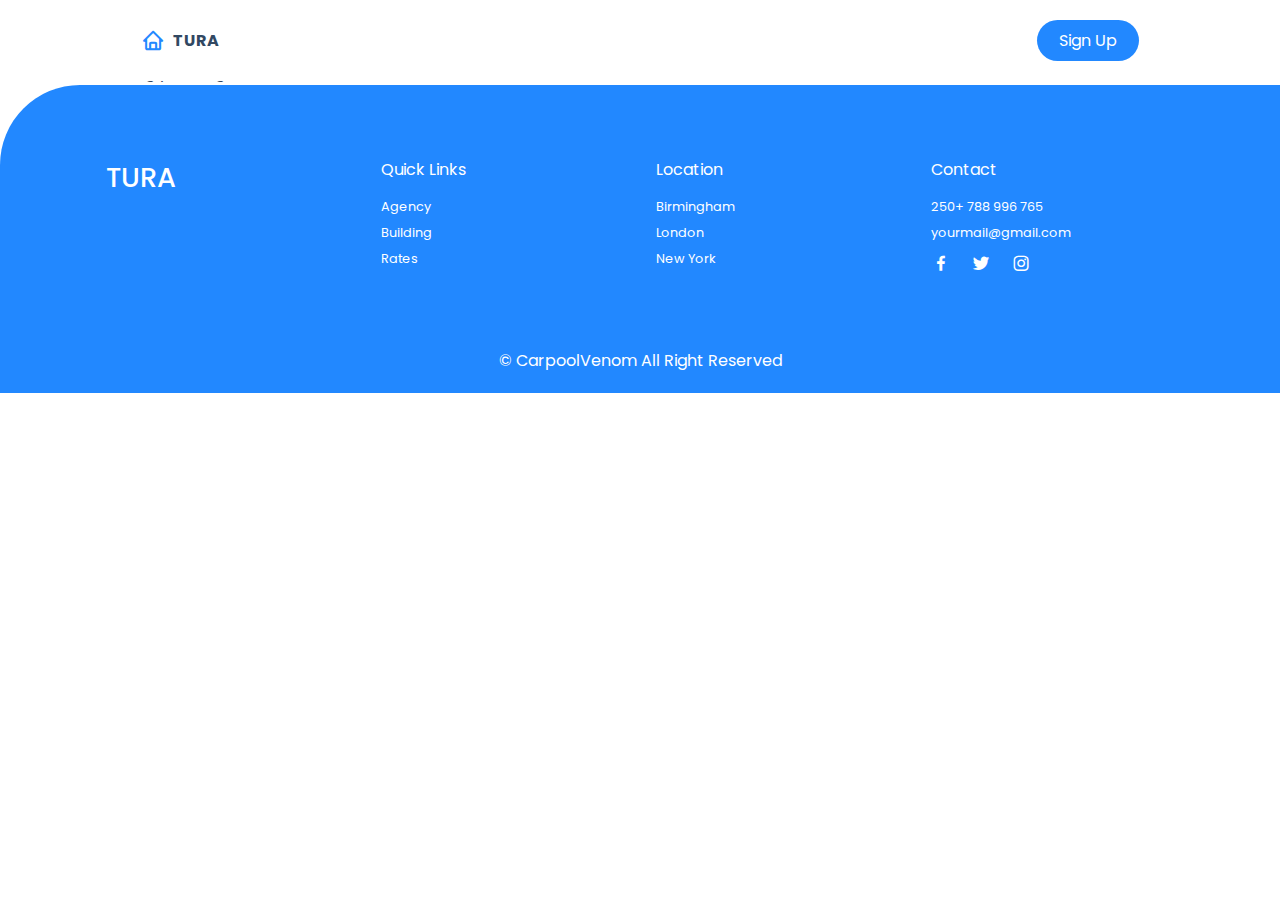
==== login.html @ 9f6f054d "adding new files" ====
<!DOCTYPE html>
<html lang="en">
<head>
    <meta charset="UTF-8">
    <meta name="viewport" content="width=device-width, initial-scale=1.0">
    <title>TURA</title>
    <link rel="stylesheet" href="style.css">
    <!--BOX ICONS-->
    <link rel="stylesheet"
  href="https://cdn.jsdelivr.net/npm/boxicons@latest/css/boxicons.min.css">
</head>
<body>
    <!--NAVBAR-->
    <header>
      <div class="nav container">
        <!--LOGO-->
        <a href="index.html" class="logo"><i class='bx bx-home'></i>TURA</a>
        <!--LOGIN BUTTON-->
        <a href="sighnup.html" class="btn">Sign Up</a>
      </div>
    </header>
    <!--Log In-->
    <div class="login container">
        <div class="login-container">
            <h2>LogIn To Continue</h2>
            <p>Log in with your data that you entered <br>during your registration</p>
            <!--LOGINFORM-->
            
        </div>
    </div>
<!--FOOTER-->
<section class="footer">
  <div class="footer-container container">
    <h2>TURA</h2>
    <div class="footer-box">
      <h3>Quick Links</h3>
      <a href="#">Agency</a>
      <a href="#">Building</a>
      <a href="#">Rates</a>
    </div>
    <div class="footer-box">
      <h3>Location</h3>
      <a href="#">Birmingham</a>
      <a href="#">London</a>
      <a href="#">New York</a>
    </div>
    <div class="footer-box">
      <h3>Contact</h3>
      <a href="#">250+ 788 996 765</a>
      <a href="#">yourmail@gmail.com</a>
     <div class="social">
      <a href=""><i class='bx bxl-facebook'></i></a>
      <a href=""><i class='bx bxl-twitter'></i></a>
      <a href=""><i class='bx bxl-instagram'></i></a>
     </div>
    </div>
  </div>
</section>
<!--COPYRIGHT-->
<div class="copyright">
  <p>&#169; CarpoolVenom All Right Reserved</p>
</div>

</body>
</html>
---- style.css ----
@import url('https://fonts.googleapis.com/css2?family=Poppins:wght@400;500;600;700&display=swap');
*{
    font-family: "Poppins", sans-serif;
    margin: 0;
    padding: 0;
    box-sizing: border-box;
    scroll-behavior: smooth;
    scroll-padding-top: 4rem;
    list-style: none;
    text-decoration: none;
}
/*varibles*/
:root{
    --main-color: #2288ff;
    --second-color: #192f6a;
    --text-color: #314862;
    --bg-color: #fff;

    /*box shadowing*/
    --box-shadow: 2px 2px 18px rgb(14 52 54 / 15%);
}
img{
    width: 100%;
}
body{
    color: var(--text-color);
}
section{
    padding: 4.5rem 0 3rem;
}
.container{
    max-width: 1068px;
    margin-left: auto;
    margin-right: auto;
}
header{
    display: block;
    width: 100%;
    background: var(--bg-color);
    position: fixed;
    top: 0;
    left: 0;
    z-index: 100;
}
.nav{
    display: flex;
    align-items: center;
    justify-content: space-between;
    padding: 20px 35px;
}
.logo{
    display: flex;
    align-items: center;
    column-gap: 0.5rem;
    font-size: 1rem;
    font-weight: 700;
    color: var(--text-color);
    text-transform: uppercase;
}
.logo .bx{
    font-size: 24px;
    color: var(--main-color);
}
.navbar{
    display: flex;
}
.navbar a{
    padding: 8px 17px;
    color: var(--text-color);
    font-size: 1rem;
    text-transform: uppercase;
    font-weight: 500;
}
.navbar a:hover {
    color: var(--main-color);
}
#menu-icon{
    font-size: 24px;
    cursor: pointer;
    display: none;
}
#menu {
    display: none;
}
.btn{
    padding: 8px 22px;
    background: var(--main-color);
    color: var(--bg-color);
    border-radius: 5rem;
}
.btn:hover{
    background-color: #3492fd;
}
/*HOME*/
.home{
    margin-top: 5rem;
    background: url(img/home.jpg);
    width: 60%;
    height: 60%;
    background-repeat: no-repeat;
    background-size: cover;
    background-position: center;
    height: 440px;
    border-radius: 1.5rem;
    display: flex;
    align-items: center;
}
.home-text{
    padding-left: 35px;
}
.home-text h1{
    color: var(--bg-color);
    font-size: 2rem;
    margin-bottom: 1rem;
}
.about{
    display: grid;
    grid-template-columns: repeat(auto-fit, minmax(18rem, auto));
    gap: 2rem;
}
.about-img img {
    border-radius: 3rem 0 3rem 3rem;
}
.about-text span{
    font-size: 1rem;
    text-transform: uppercase;
    font-weight: 500;
    color: var(--main-color);
}
.about-text h2{
    font-size: 1.7rem;
}
.about-text p{
    font-size: 0.938rem;
    margin: 1rem 0 1rem;

}
.sales{
    display: grid;
    grid-template-columns: repeat(auto-fit, minmax(240px, auto));
    gap: 2.4rem;
}
.sales .box{
    padding: 20px;
    background: var(--bg-color);
    box-shadow: var(--box-shadow);
    text-align: center;
    border-radius: 2rem;
}
.sales .box:hover{
    background: var(--main-color);
    color: var(--bg-color);
    transition: 0.4s all linear;
}
.sales .box .bx{
    padding: 10px;
    border-radius: 50%;
    background: #f6f6fe;
    color: var(--main-color);
    font-size: 20px;
}
.sales .box h3{
    font-size: 1.1rem;
    margin: 1rem 0 0.4rem;
}
.sales .box p{
    font-size: 00.938rem;
}
/*PROPERTIES*/
.heading{
    text-align: center;
    margin-bottom: 2rem;
}
.heading span{
    font-weight: 500;
    color: var(--main-color);
}
.heading h2{
    font-size: 1.7rem;
}
.heading p{
    font-size: 0.938rem;
}
.properties{
    background: #fbfbfb;
    border-radius: 2rem;
}
.properties-container{
    display: grid;
    grid-template-columns: repeat(auto-fit, minmax(240px, auto));
    gap: 3rem;
    padding: 0 50px;
}
.properties-container .box{
    background: var(--bg-color);
    padding: 10px;
    border-radius:  1rem;
    box-shadow: var(--box-shadow);
}
.properties-container .box:hover{
    transform: translateY(-10px);
    transition: 0.5s;
}
.properties-container .box img{
    border-radius: 1rem;
    height: 220px;
    object-fit: cover;
    object-position: center;
}
.properties-container .box h3{
    font-size: 1rem;
    font-weight: 600;
    float: right;
}
.properties-container .box .content{
    display: flex;
    justify-content: space-between;
    margin-top: 2rem;
}
.properties-container .box.content .text h3{
    font-weight: 500;
}
.properties-container .box.content .text p{
font-size: 0.8rem;
}
.properties-container .box.content .icon {
    display: flex;
    align-items: center;
    column-gap: 1rem;
}
.properties-container .box.content .icon .bx{
    display: flex;
    align-items: center;
    font-size: 20px;
}
.properties-container .box.content .icon span{
    font-size: 12px;
    font-weight: 500;
    margin-left: 4px;
}
.newsletter{
    display: flex;
    flex-direction: column;
    align-items: center;
    row-gap: 2rem;
    justify-content: center;
    text-align: center;
}
.newsletter h2{
    font-size: 1.7rem;
}
.newsletter form{
     background: var(--bg-color);
     box-shadow: var(--box-shadow);
     padding: 6px 10px;
     border-radius: 5rem;
}
.newsletter form input{
    border: none;
    outline: none;
    font-size: 1rem;
}
.newsletter #email-box{
    width: 280px;
}
.newsletter .btn{
    padding: 12px 34px;
    font-weight: 500;
    text-transform: uppercase;
}
.newsletter{
    display: flex;
    flex-direction: column;
    align-items: center;
    row-gap: 2rem;
    justify-content: center;
    text-align: center;
}
.newsletter h2 {
    font-size: 1.7rem;
}
.newsletter form{
    background-color: var(--bg-color);
    box-shadow: var(--box-shadow);
    padding: 6px 10px;
    border-radius: 5rem;
}
.newsletter form input{
    border: none;
    outline: none;
    font-size: 1rem;
}
.newsletter #email-box {
    width: 280px;
}
.newsletter .btn{
    padding: 12px 34px;
    font-weight: 500;
    text-transform: uppercase;
}
.footer{
    background: var(--main-color);
    color: var(--bg-color);
    border-radius: 5rem 0 0 0;
}
.footer-container{
    display: grid;
    grid-template-columns: repeat(auto-fit,minmax(240px,auto));
    gap: 2rem;
}
.footer-container h2{
    font-size: 1.7rem;
    font-weight: 500;
}
.footer-box{
    display: flex;
    flex-direction: column;
}
.footer-box h3{
    margin-bottom: 1rem;
    font-size: 1rem;
    font-weight: 400;
}
.footer-box a{
    font-size: 0.8rem;
    color: var(--bg-color);
    font-weight: 400;
    margin-bottom: 0.5rem;
}
.footer-box a:hover{
     color: var(--text-color);
}
.social a{
    font-size: 20px;
    margin-right: 1rem;
}
.social  a:hover{
    color: var(--second-color);
}
.copyright{
    padding: 20px;
    text-align: center;
    color: var(--bg-color);
    background-color: var(--main-color);
}
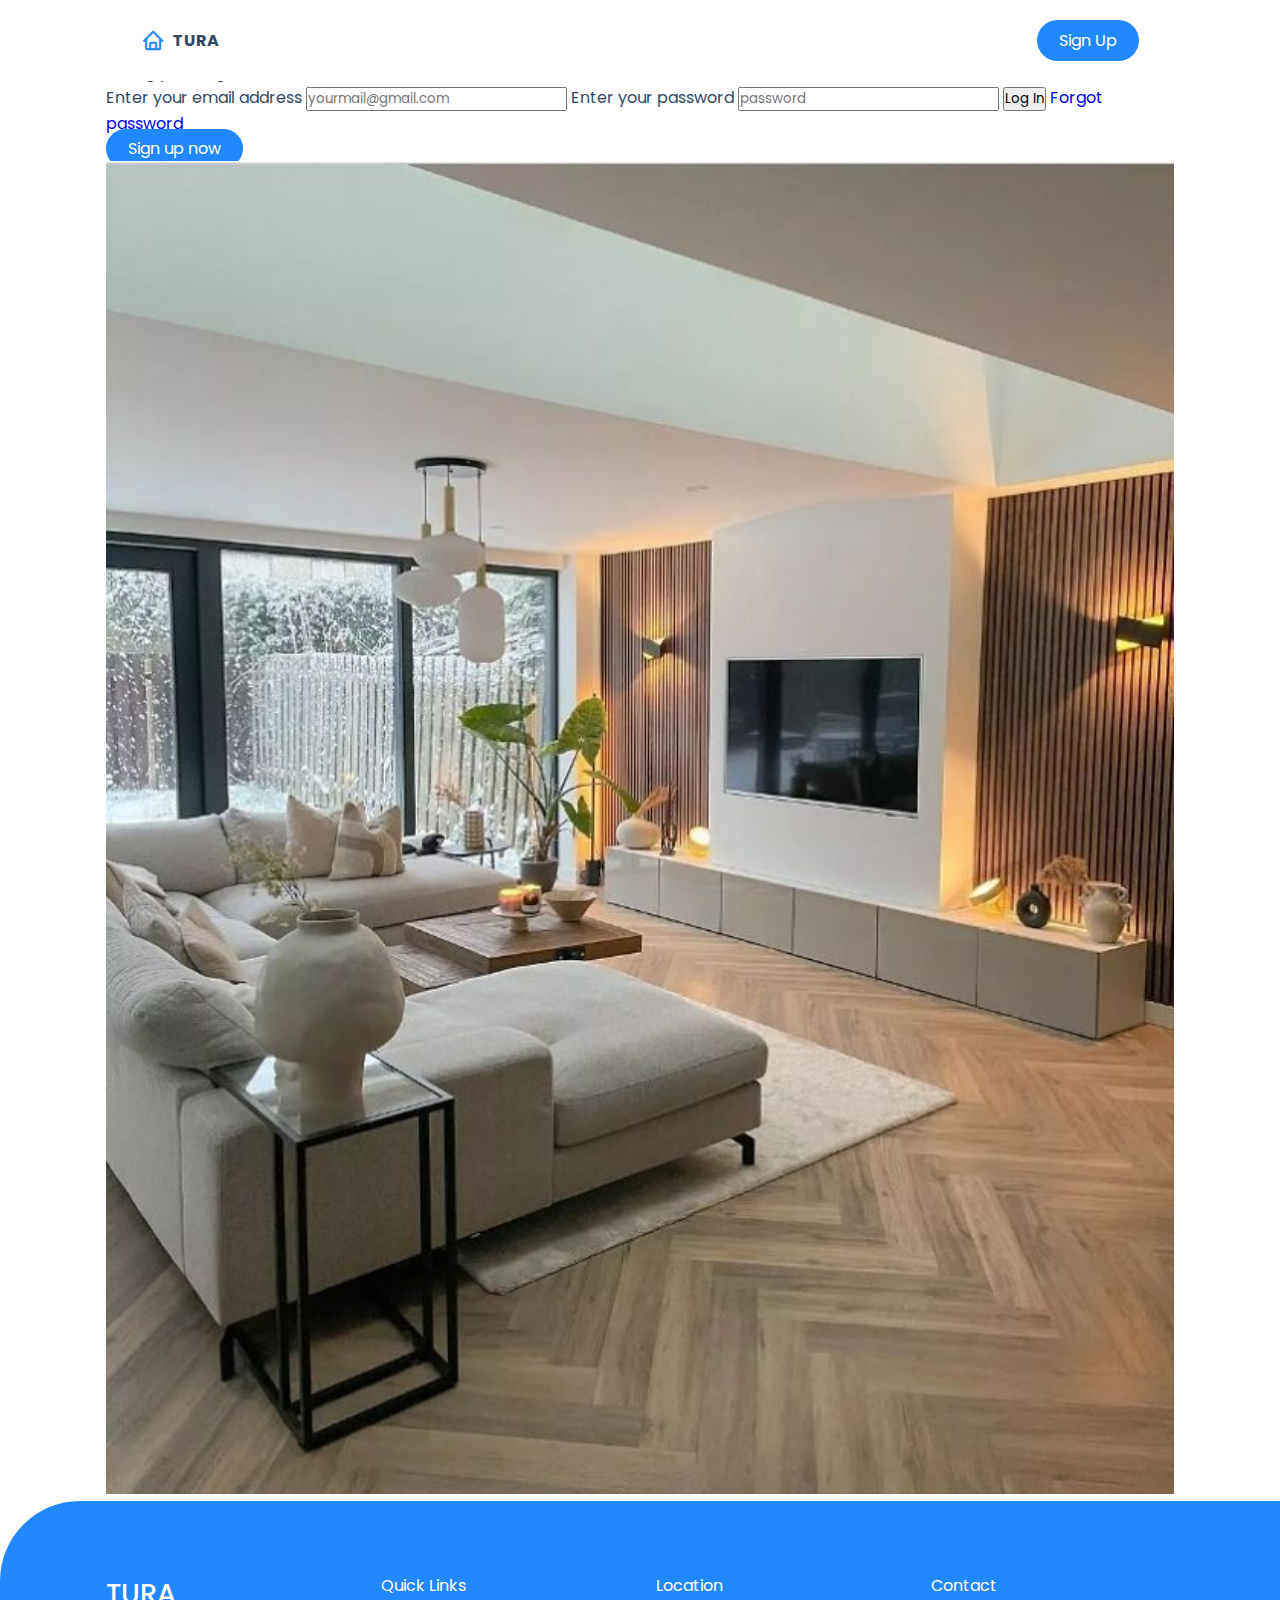
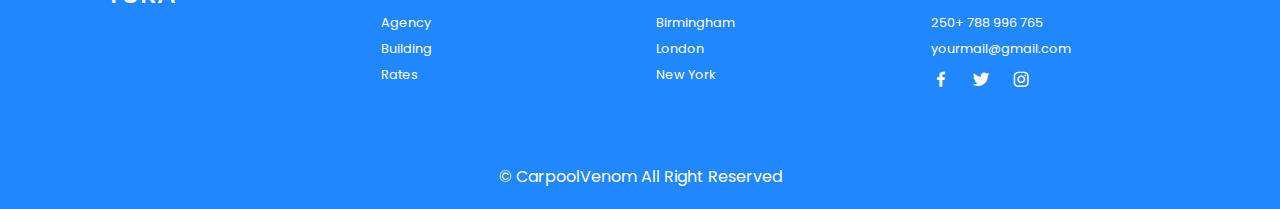
==== commit eef30b16: "new files" ====
--- a/login.html
+++ b/login.html
@@ -25,7 +25,19 @@
             <h2>LogIn To Continue</h2>
             <p>Log in with your data that you entered <br>during your registration</p>
             <!--LOGINFORM-->
-            
+            <form action="">
+              <span>Enter your email address</span>
+              <input type="email" name="" id="" placeholder="yourmail@gmail.com" required>
+              <span>Enter your password</span>
+              <input type="password" name="" id="" placeholder="password" required>
+              <input type="submit" value="Log In" class="button">
+              <a href="#">Forgot password</a>
+            </form>
+            <a href="sighnup.html" class="btn">Sign up now</a>
+        </div>
+        <!--Log In image-->
+        <div class="login-image">
+          <img src="img/login.jpg" alt="">
         </div>
     </div>
 <!--FOOTER-->
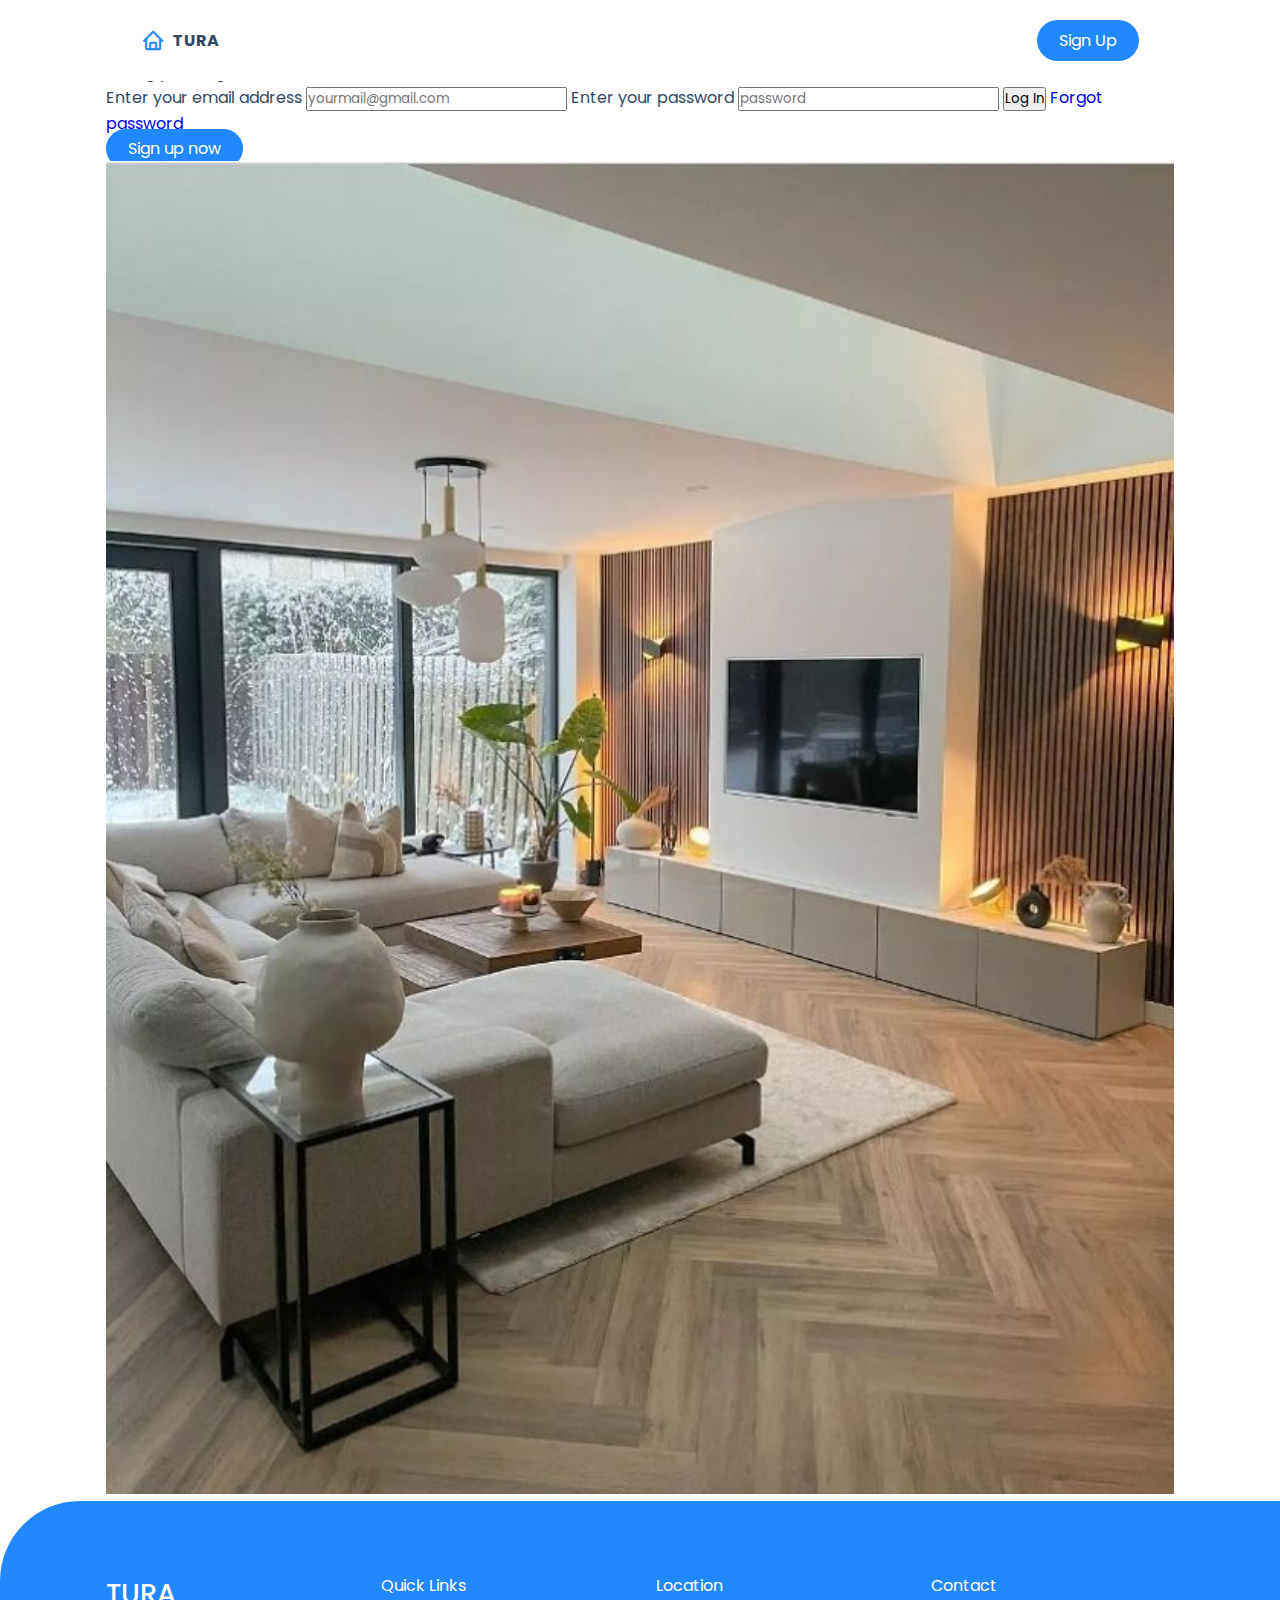
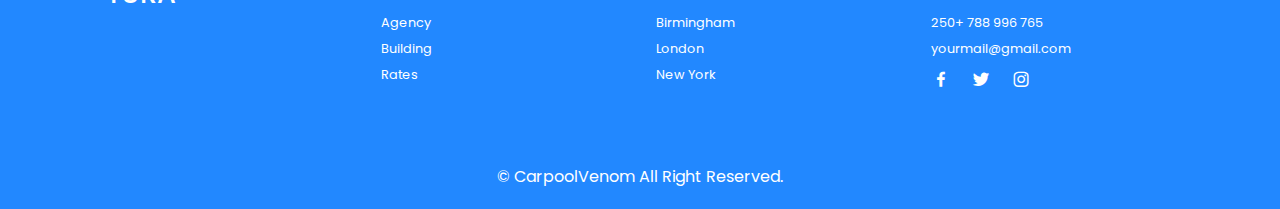
==== commit c24bed09: "developmemnt" ====
--- a/login.html
+++ b/login.html
@@ -70,7 +70,7 @@
 </section>
 <!--COPYRIGHT-->
 <div class="copyright">
-  <p>&#169; CarpoolVenom All Right Reserved</p>
+  <p>&#169; CarpoolVenom All Right Reserved.</p>
 </div>
 
 </body>
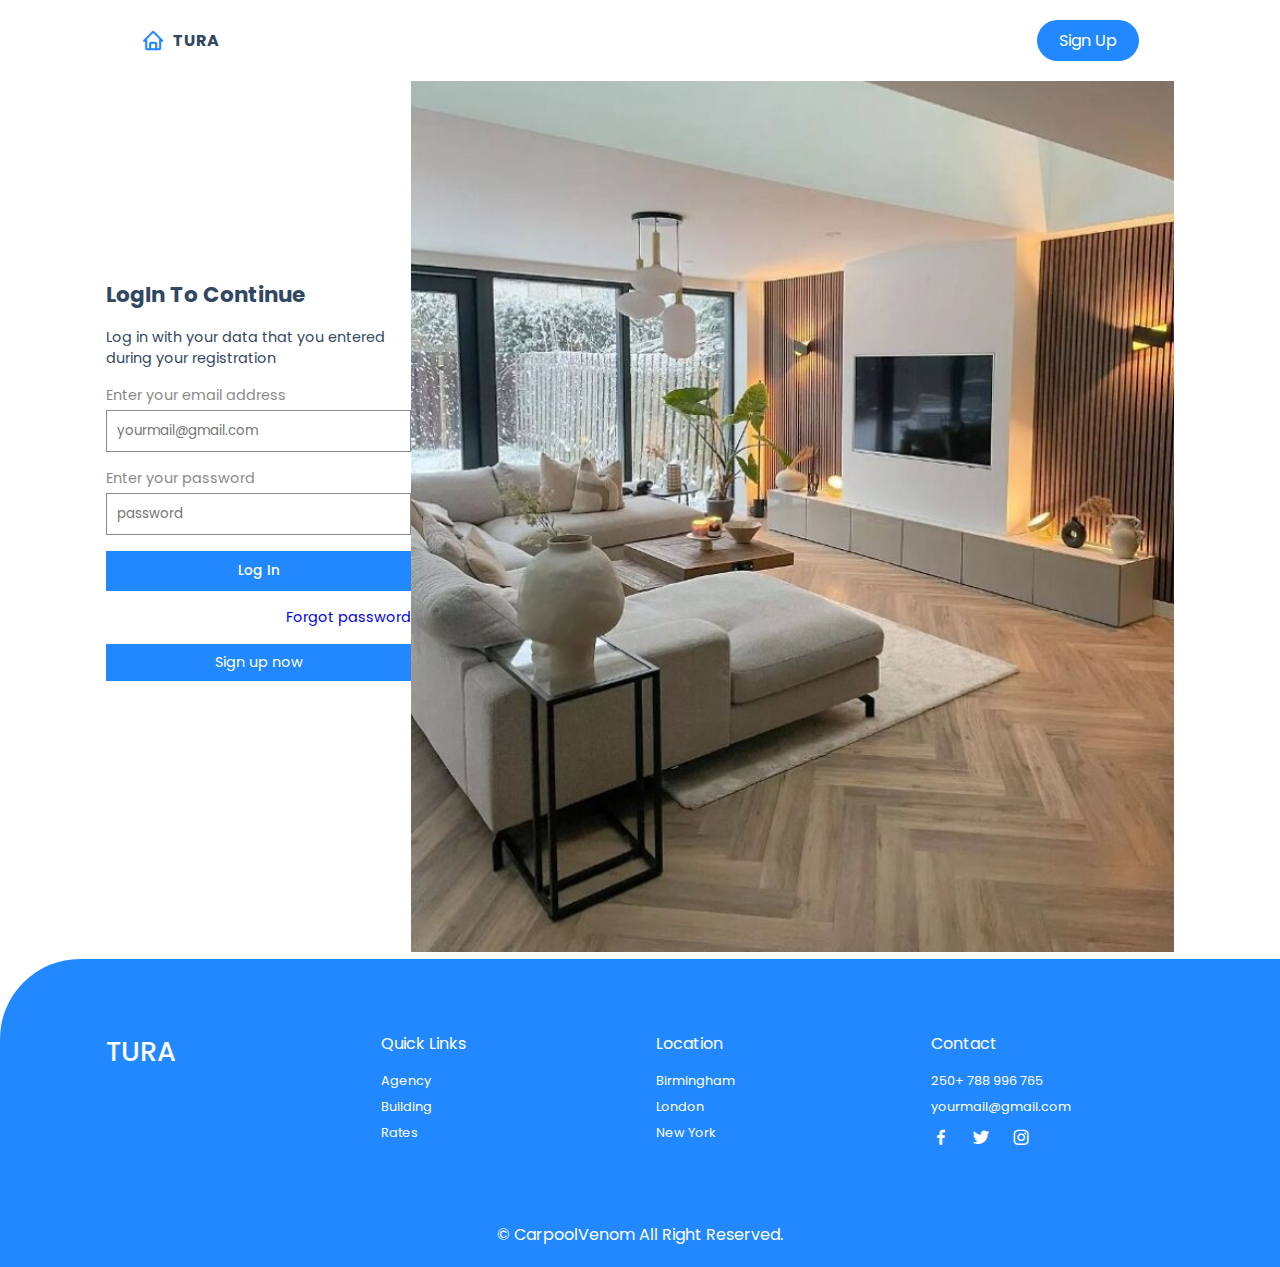
==== commit 35d73889: "development" ====
--- a/login.html
+++ b/login.html
@@ -3,7 +3,7 @@
 <head>
     <meta charset="UTF-8">
     <meta name="viewport" content="width=device-width, initial-scale=1.0">
-    <title>TURA</title>
+    <title>Responsive House Rent Website</title>
     <link rel="stylesheet" href="style.css">
     <!--BOX ICONS-->
     <link rel="stylesheet"
--- a/style.css
+++ b/style.css
@@ -343,3 +343,55 @@
     color: var(--bg-color);
     background-color: var(--main-color);
 }
+.login {
+     display: grid;
+     grid-template-columns: 0.4fr 1fr;
+     align-items: center;
+     min-height: 100vh;
+}
+.login-container {
+    display: flex;
+    flex-direction: column;
+    row-gap: 1rem;
+}
+.login-container{
+    font-size: 1.4rem;
+}
+.login-container{
+    font-size: 0.9rem;
+}
+.login-container form{
+    display: flex;
+    flex-direction: column;
+}
+.login-container form span{
+    font-size: 0.9rem;
+    color: #8a8a8a;
+    margin-bottom: 4px;
+}
+.login-container form input{
+    border: 1px solid #8a8a8a;
+    outline: none;
+    padding: 10px;
+    margin-bottom: 1rem;
+    background: var(--bg-color);
+}
+.login-container form .button{
+    outline: none;
+    border: none;
+    background: var(--main-color);
+    color: var(--bg-color);
+    font-size: 0.85rem;
+    font-weight: 500;
+}
+.login-container form .button:hover{
+    background: #3492fd;
+}
+.login-container form a{
+    font-size: 0.9rem;
+    text-align: right;
+}
+.login-container .btn{
+    border-radius: 0;
+    text-align: center;
+}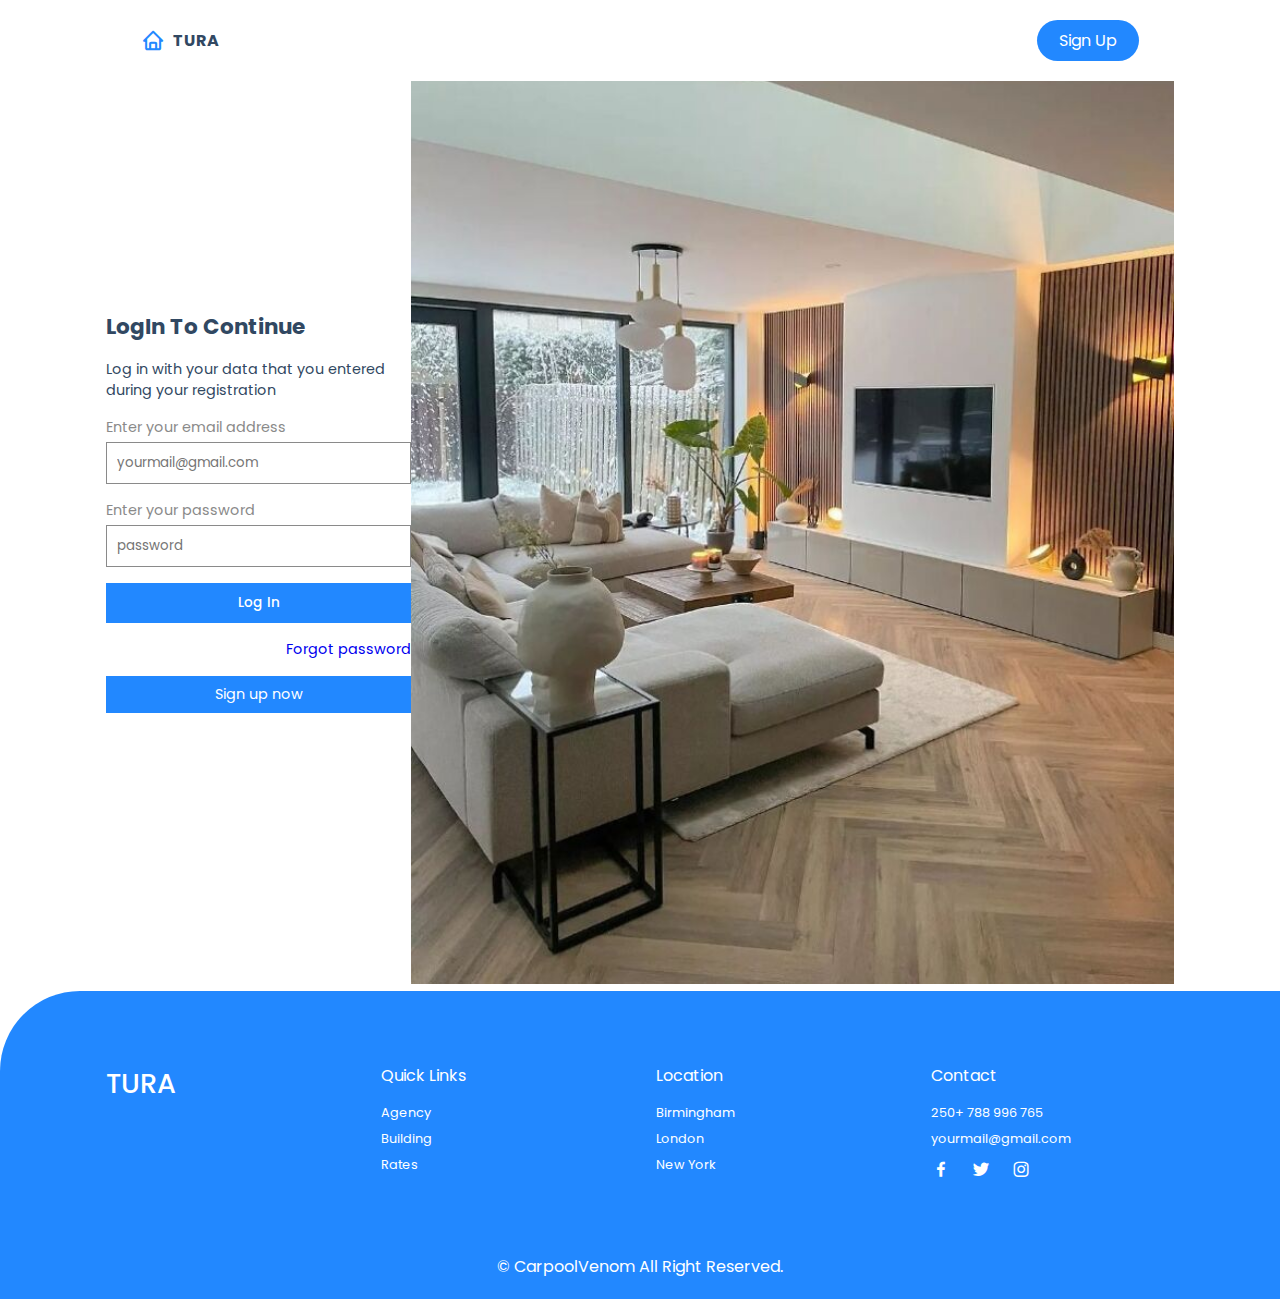
==== commit 1777ba5f: "developed" ====
--- a/login.html
+++ b/login.html
@@ -3,7 +3,7 @@
 <head>
     <meta charset="UTF-8">
     <meta name="viewport" content="width=device-width, initial-scale=1.0">
-    <title>Responsive House Rent Website</title>
+    <title>Log In</title>
     <link rel="stylesheet" href="style.css">
     <!--BOX ICONS-->
     <link rel="stylesheet"
--- a/style.css
+++ b/style.css
@@ -348,6 +348,7 @@
      grid-template-columns: 0.4fr 1fr;
      align-items: center;
      min-height: 100vh;
+     margin-top: 2rem;
 }
 .login-container {
     display: flex;
@@ -394,4 +395,115 @@
 .login-container .btn{
     border-radius: 0;
     text-align: center;
+}
+/* Making it responsive*/
+@media (max-width: 1080px){
+    .container{
+        margin-left: 1rem;
+        margin-right: 1rem;
+    }
+}
+@media (max-width: 880px){
+    section{
+        padding: 4rem 0 3rem;
+    }
+    .properties-container{
+        grid-template-columns: repeat(auto-fit, minmax(200px, auto));
+        gap: 1rem;
+        padding: 0 10px;
+    }
+    .footer-container{
+        grid-template-columns: repeat(auto-fit, minmax(200px, auto));
+        gap: 1rem;
+    }
+    .login{
+        grid-template-columns: 0.6fr 1fr;
+    }
+}
+@media (max-width: 768px){
+    .nav{
+        padding: 10px 0;
+    }
+    #menu-icon{
+        display: initial;
+    }
+    .navbar{
+        position: absolute;
+        top: 100%;
+        right: 0;
+        left: 0;
+        display: flex;
+        flex-direction: column;
+        background: var(--second-color);
+        text-align: center;
+        clip-path: circle(0% at 100% 1%);
+        transition: 0.6s;
+    }
+    .navbar a{
+        display: block;
+        margin: 1rem;
+        padding: 20px;
+        color: var(--bg-color);
+    }
+    .navbar a:hover{
+        background: var(--main-color);
+        color: var(--bg-color);
+        transition: 0.2s;
+    }
+    #menu:checked ~ .navbar{
+        clip-path: circle(144% at 100% 1%);
+    }
+    .about-text span{
+        font-size: 0.9rem;
+    }
+    .about-text h2,
+    .heading h2,
+    .newsletter h2{
+        font-size: 1.4rem;
+    }
+}
+@media (max-width:638px){
+    .about-text{
+        text-align: center;
+    }
+    .about-img{
+        order: 2;
+    }
+    .login{
+        grid-template-columns: 0.8rem 1;
+    }
+    .login{
+        margin-top: 3rem;
+    }
+}
+@media (max-width:572px){
+    .login-image{
+        display: none;
+    }
+    .login{
+        justify-content: center;
+        grid-template-columns: 1fr;
+    }
+}
+@media (max-width:442px){
+    .home-text{
+        padding-left: 14px;
+    }
+    .home-text h1{
+        font-size: 1.7rem;
+    }
+    .about-text h2,
+    .heading h2,
+    .newsletter h2{
+        font-size: 1.2rem;
+    }
+    .properties-container{
+        padding: 0;
+    }
+    .newsletter #email-box{
+        width: 140px;
+    }
+    .footer{
+        border-radius: 3rem 0 0 0;
+    }
 }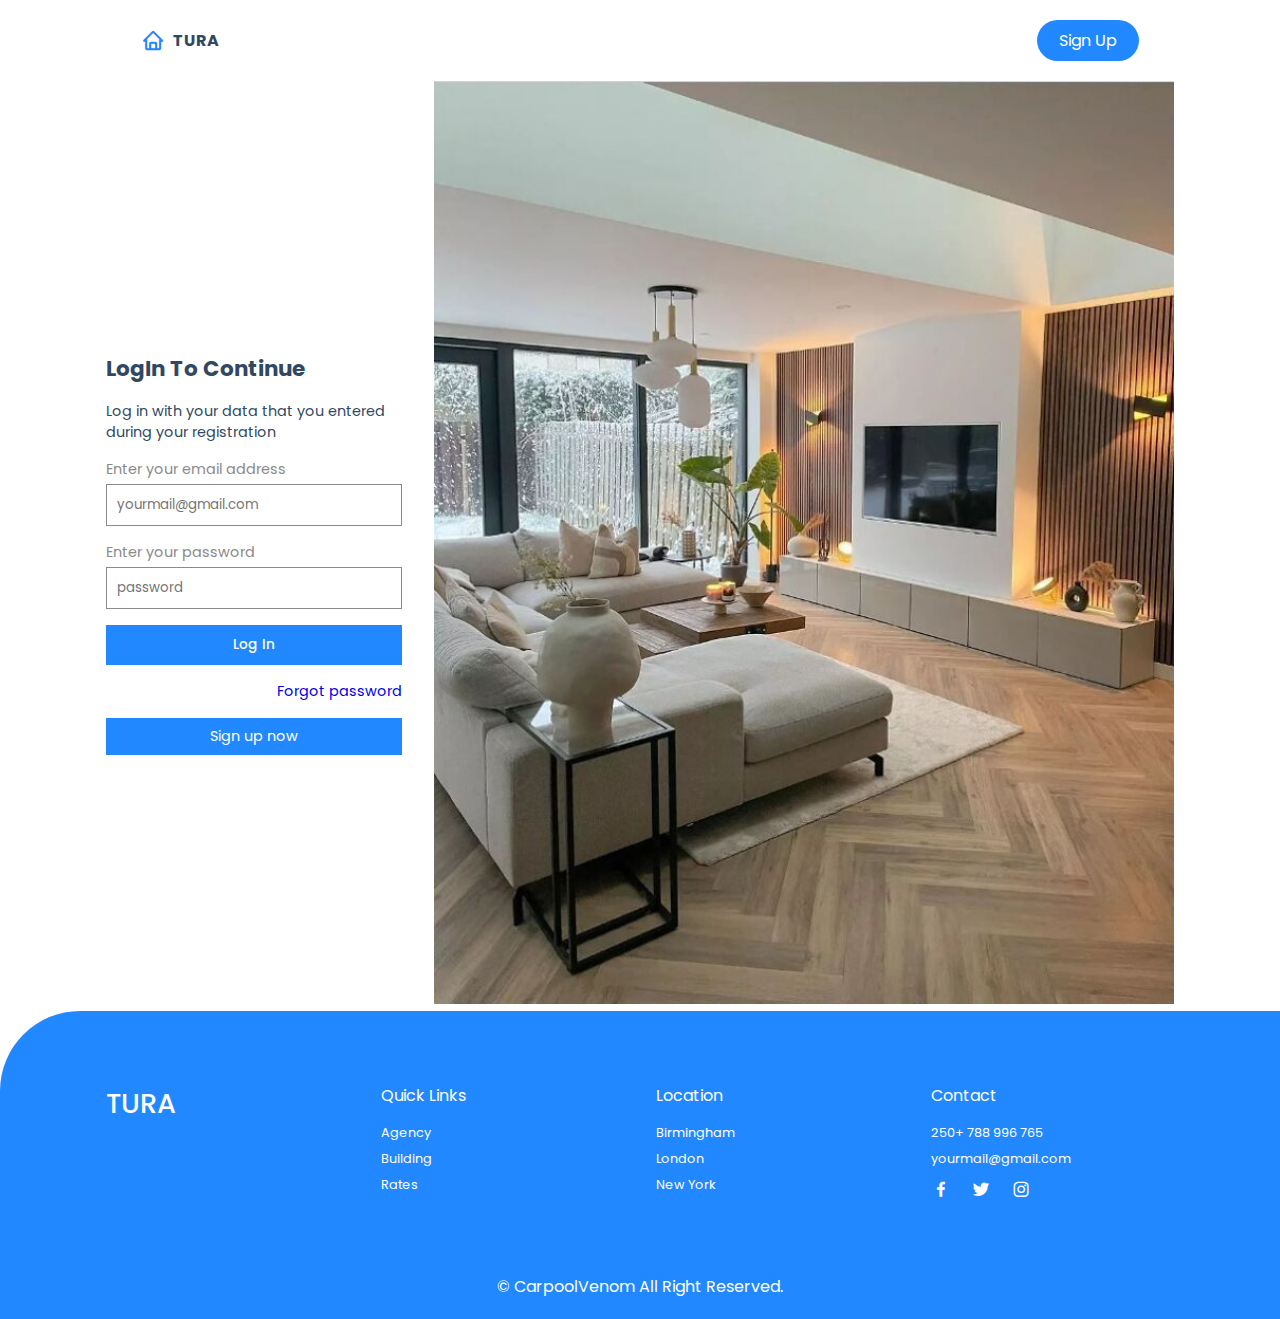
==== commit 5b4f81f5: "developed" ====
--- a/login.html
+++ b/login.html
@@ -1,77 +1,79 @@
 <!DOCTYPE html>
 <html lang="en">
+
 <head>
-    <meta charset="UTF-8">
-    <meta name="viewport" content="width=device-width, initial-scale=1.0">
-    <title>Log In</title>
-    <link rel="stylesheet" href="style.css">
-    <!--BOX ICONS-->
-    <link rel="stylesheet"
-  href="https://cdn.jsdelivr.net/npm/boxicons@latest/css/boxicons.min.css">
+  <meta charset="UTF-8">
+  <meta name="viewport" content="width=device-width, initial-scale=1.0">
+  <title>Log In</title>
+  <link rel="stylesheet" href="style.css">
+  <!--BOX ICONS-->
+  <link rel="stylesheet" href="https://cdn.jsdelivr.net/npm/boxicons@latest/css/boxicons.min.css">
 </head>
+
 <body>
-    <!--NAVBAR-->
-    <header>
-      <div class="nav container">
-        <!--LOGO-->
-        <a href="index.html" class="logo"><i class='bx bx-home'></i>TURA</a>
-        <!--LOGIN BUTTON-->
-        <a href="sighnup.html" class="btn">Sign Up</a>
-      </div>
-    </header>
-    <!--Log In-->
-    <div class="login container">
-        <div class="login-container">
-            <h2>LogIn To Continue</h2>
-            <p>Log in with your data that you entered <br>during your registration</p>
-            <!--LOGINFORM-->
-            <form action="">
-              <span>Enter your email address</span>
-              <input type="email" name="" id="" placeholder="yourmail@gmail.com" required>
-              <span>Enter your password</span>
-              <input type="password" name="" id="" placeholder="password" required>
-              <input type="submit" value="Log In" class="button">
-              <a href="#">Forgot password</a>
-            </form>
-            <a href="sighnup.html" class="btn">Sign up now</a>
-        </div>
-        <!--Log In image-->
-        <div class="login-image">
-          <img src="img/login.jpg" alt="">
-        </div>
+  <!--NAVBAR-->
+  <header>
+    <div class="nav container">
+      <!--LOGO-->
+      <a href="index.html" class="logo"><i class='bx bx-home'></i>TURA</a>
+      <!--LOGIN BUTTON-->
+      <a href="sighnup.html" class="btn">Sign Up</a>
     </div>
-<!--FOOTER-->
-<section class="footer">
-  <div class="footer-container container">
-    <h2>TURA</h2>
-    <div class="footer-box">
-      <h3>Quick Links</h3>
-      <a href="#">Agency</a>
-      <a href="#">Building</a>
-      <a href="#">Rates</a>
+  </header>
+  <!--Log In-->
+  <div class="login container content">
+    <div class="login-container">
+      <h2>LogIn To Continue</h2>
+      <p>Log in with your data that you entered <br>during your registration</p>
+      <!--LOGINFORM-->
+      <form action="">
+        <span>Enter your email address</span>
+        <input type="email" name="" id="" placeholder="yourmail@gmail.com" required>
+        <span>Enter your password</span>
+        <input type="password" name="" id="" placeholder="password" required>
+        <input type="submit" value="Log In" class="button">
+        <a href="#">Forgot password</a>
+      </form>
+      <a href="sighnup.html" class="btn">Sign up now</a>
     </div>
-    <div class="footer-box">
-      <h3>Location</h3>
-      <a href="#">Birmingham</a>
-      <a href="#">London</a>
-      <a href="#">New York</a>
-    </div>
-    <div class="footer-box">
-      <h3>Contact</h3>
-      <a href="#">250+ 788 996 765</a>
-      <a href="#">yourmail@gmail.com</a>
-     <div class="social">
-      <a href=""><i class='bx bxl-facebook'></i></a>
-      <a href=""><i class='bx bxl-twitter'></i></a>
-      <a href=""><i class='bx bxl-instagram'></i></a>
-     </div>
+    <!--Log In image-->
+    <div class="login-image">
+      <img src="img/login.jpg" alt="">
     </div>
   </div>
-</section>
-<!--COPYRIGHT-->
-<div class="copyright">
-  <p>&#169; CarpoolVenom All Right Reserved.</p>
-</div>
+  <!--FOOTER-->
+  <section class="footer">
+    <div class="footer-container container">
+      <h2>TURA</h2>
+      <div class="footer-box">
+        <h3>Quick Links</h3>
+        <a href="#">Agency</a>
+        <a href="#">Building</a>
+        <a href="#">Rates</a>
+      </div>
+      <div class="footer-box">
+        <h3>Location</h3>
+        <a href="#">Birmingham</a>
+        <a href="#">London</a>
+        <a href="#">New York</a>
+      </div>
+      <div class="footer-box">
+        <h3>Contact</h3>
+        <a href="#">250+ 788 996 765</a>
+        <a href="#">yourmail@gmail.com</a>
+        <div class="social">
+          <a href=""><i class='bx bxl-facebook'></i></a>
+          <a href=""><i class='bx bxl-twitter'></i></a>
+          <a href=""><i class='bx bxl-instagram'></i></a>
+        </div>
+      </div>
+    </div>
+  </section>
+  <!--COPYRIGHT-->
+  <div class="copyright">
+    <p>&#169; CarpoolVenom All Right Reserved.</p>
+  </div>
 
 </body>
-</html> +
+</html>--- a/style.css
+++ b/style.css
@@ -350,10 +350,14 @@
      min-height: 100vh;
      margin-top: 2rem;
 }
+.login-container h2{
+    padding-top: 1rem;
+}
 .login-container {
     display: flex;
     flex-direction: column;
     row-gap: 1rem;
+    
 }
 .login-container{
     font-size: 1.4rem;
@@ -506,4 +510,9 @@
     .footer{
         border-radius: 3rem 0 0 0;
     }
+}
+
+.content {
+    gap: 2em;
+    margin-top: 5em;
 }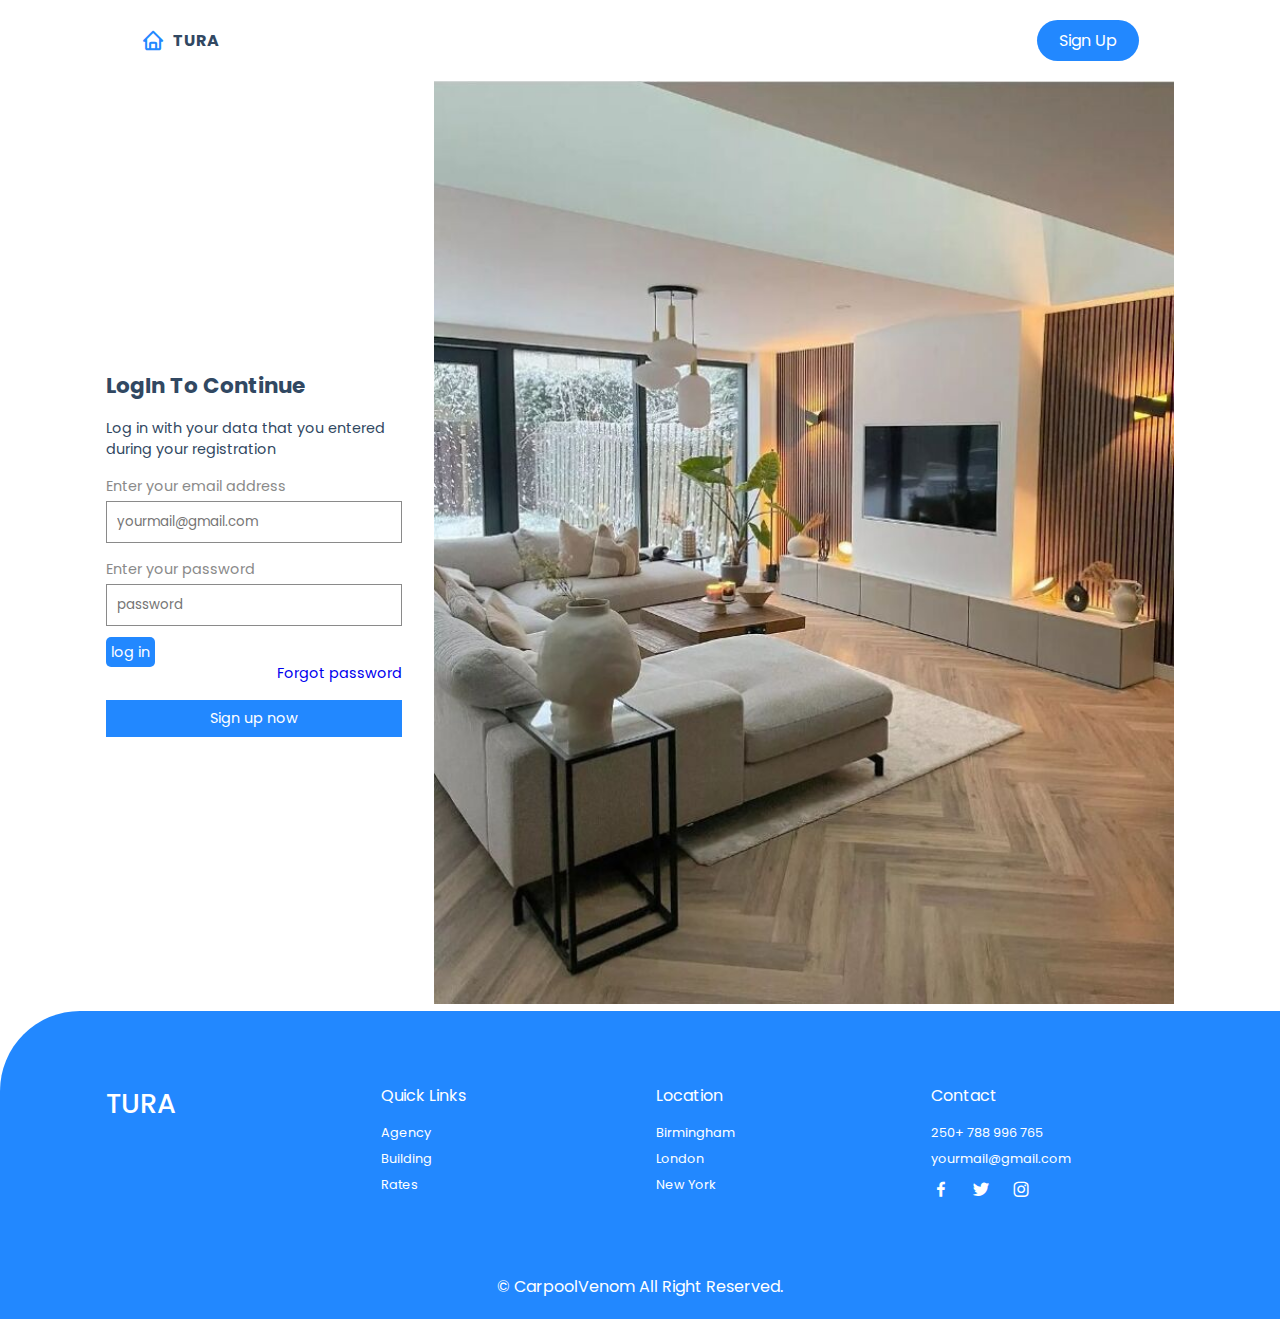
==== commit 5a4cb7c2: "developed" ====
--- a/login.html
+++ b/login.html
@@ -1,5 +1,5 @@
 <!DOCTYPE html>
-<html lang="en">
+<html lang="en"> 
 
 <head>
   <meta charset="UTF-8">
@@ -31,7 +31,11 @@
         <input type="email" name="" id="" placeholder="yourmail@gmail.com" required>
         <span>Enter your password</span>
         <input type="password" name="" id="" placeholder="password" required>
-        <input type="submit" value="Log In" class="button">
+        <!-- <input type="submit" value="Log In" class="button"> -->
+        <div class="homelink">
+          <a href="index.html">log in</a> 
+        </div>
+        
         <a href="#">Forgot password</a>
       </form>
       <a href="sighnup.html" class="btn">Sign up now</a>
--- a/style.css
+++ b/style.css
@@ -359,6 +359,13 @@
     row-gap: 1rem;
     
 }
+.login-container .homelink a{
+    background: var(--main-color);
+    color: white;
+    padding: 5px;
+    border-radius: 5px;
+
+}
 .login-container{
     font-size: 1.4rem;
 }
@@ -515,4 +522,48 @@
 .content {
     gap: 2em;
     margin-top: 5em;
-}+}
+/* CONTACT US SECTION */
+.contact {
+    padding: 4.5rem 0;
+}
+
+.contact h2 {
+    font-size: 2rem;
+    margin-bottom: 1rem;
+}
+
+.contact p {
+    margin-bottom: 2rem;
+}
+
+.contact form {
+    display: flex;
+    flex-direction: column;
+}
+
+.form-group {
+    margin-bottom: 1.5rem;
+}
+
+.form-group label {
+    margin-bottom: 0.5rem;
+    display: block;
+    font-weight: 500;
+}
+
+.form-group input,
+.form-group textarea {
+    padding: 0.8rem;
+    border: 1px solid var(--text-color);
+    border-radius: 5px;
+    width: 100%;
+}
+
+.form-group textarea {
+    resize: vertical;
+}
+
+.contact .btn {
+    align-self: flex-start;
+}
